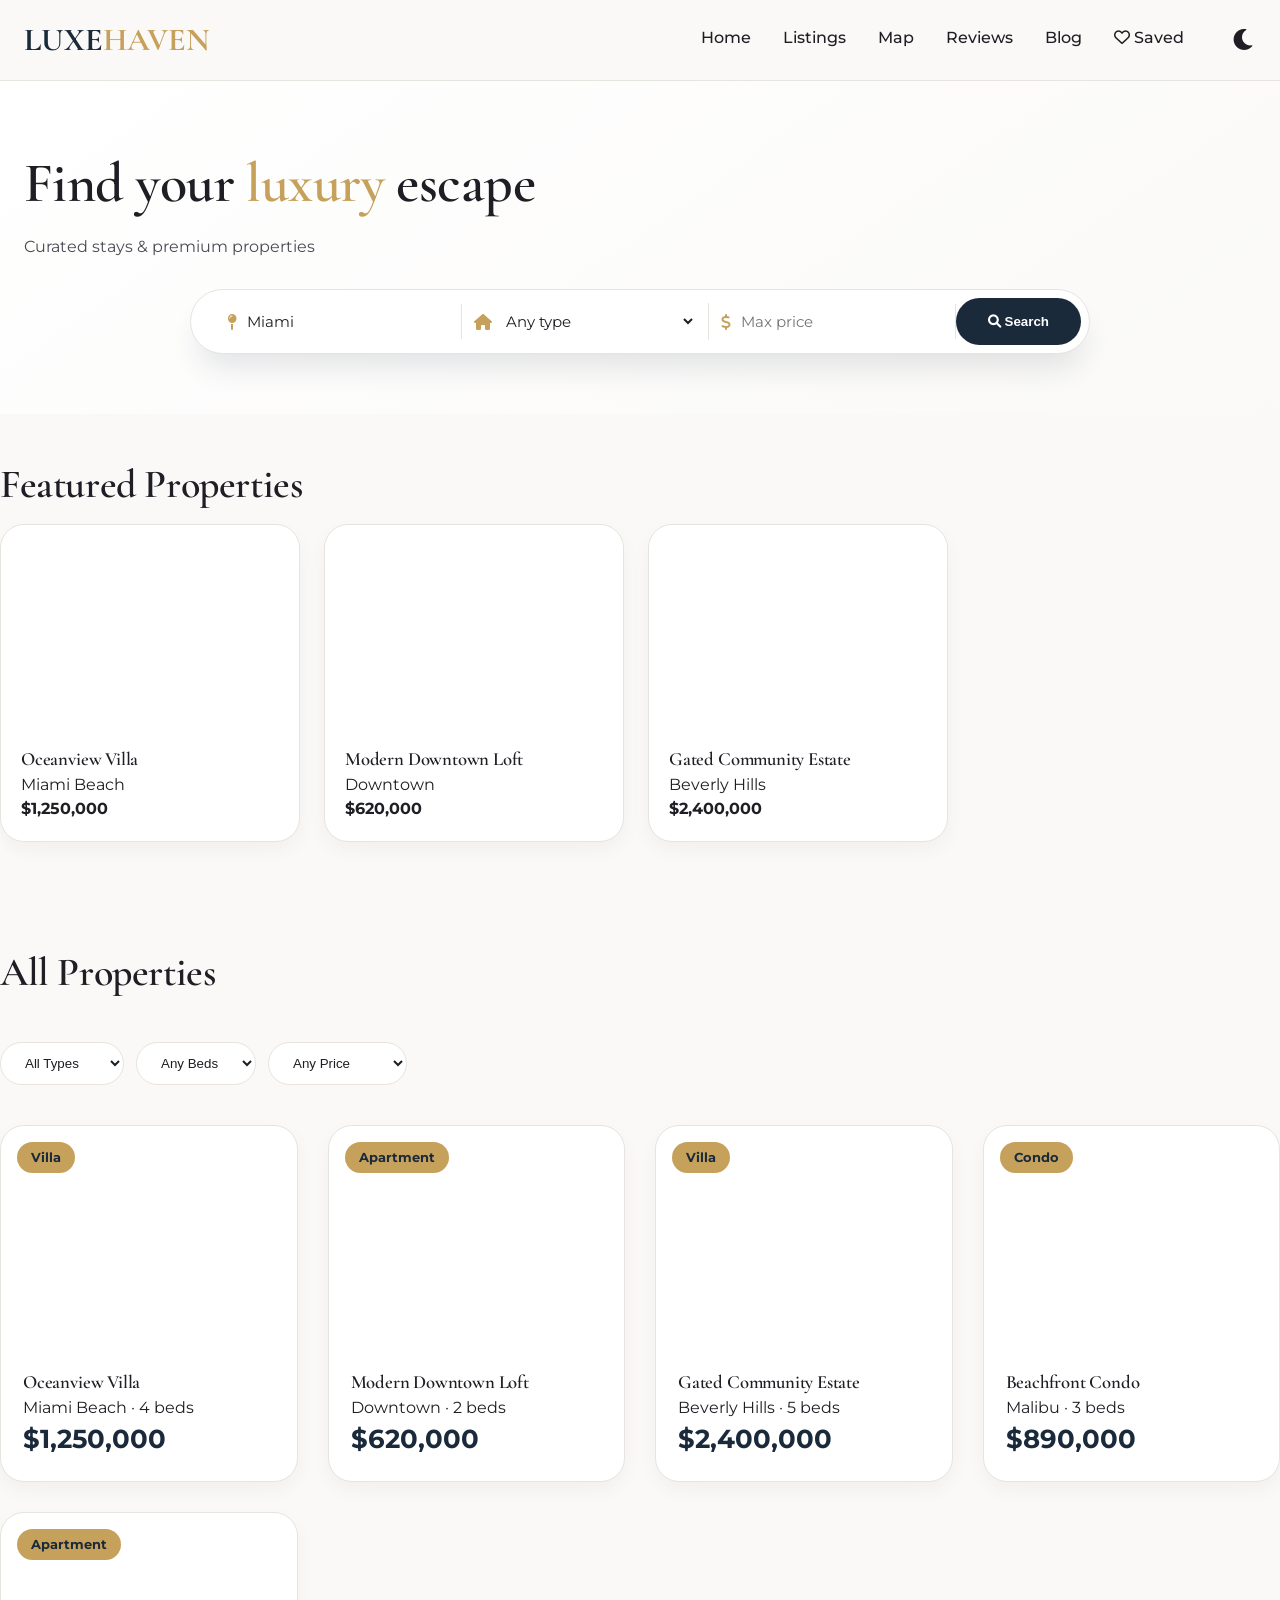
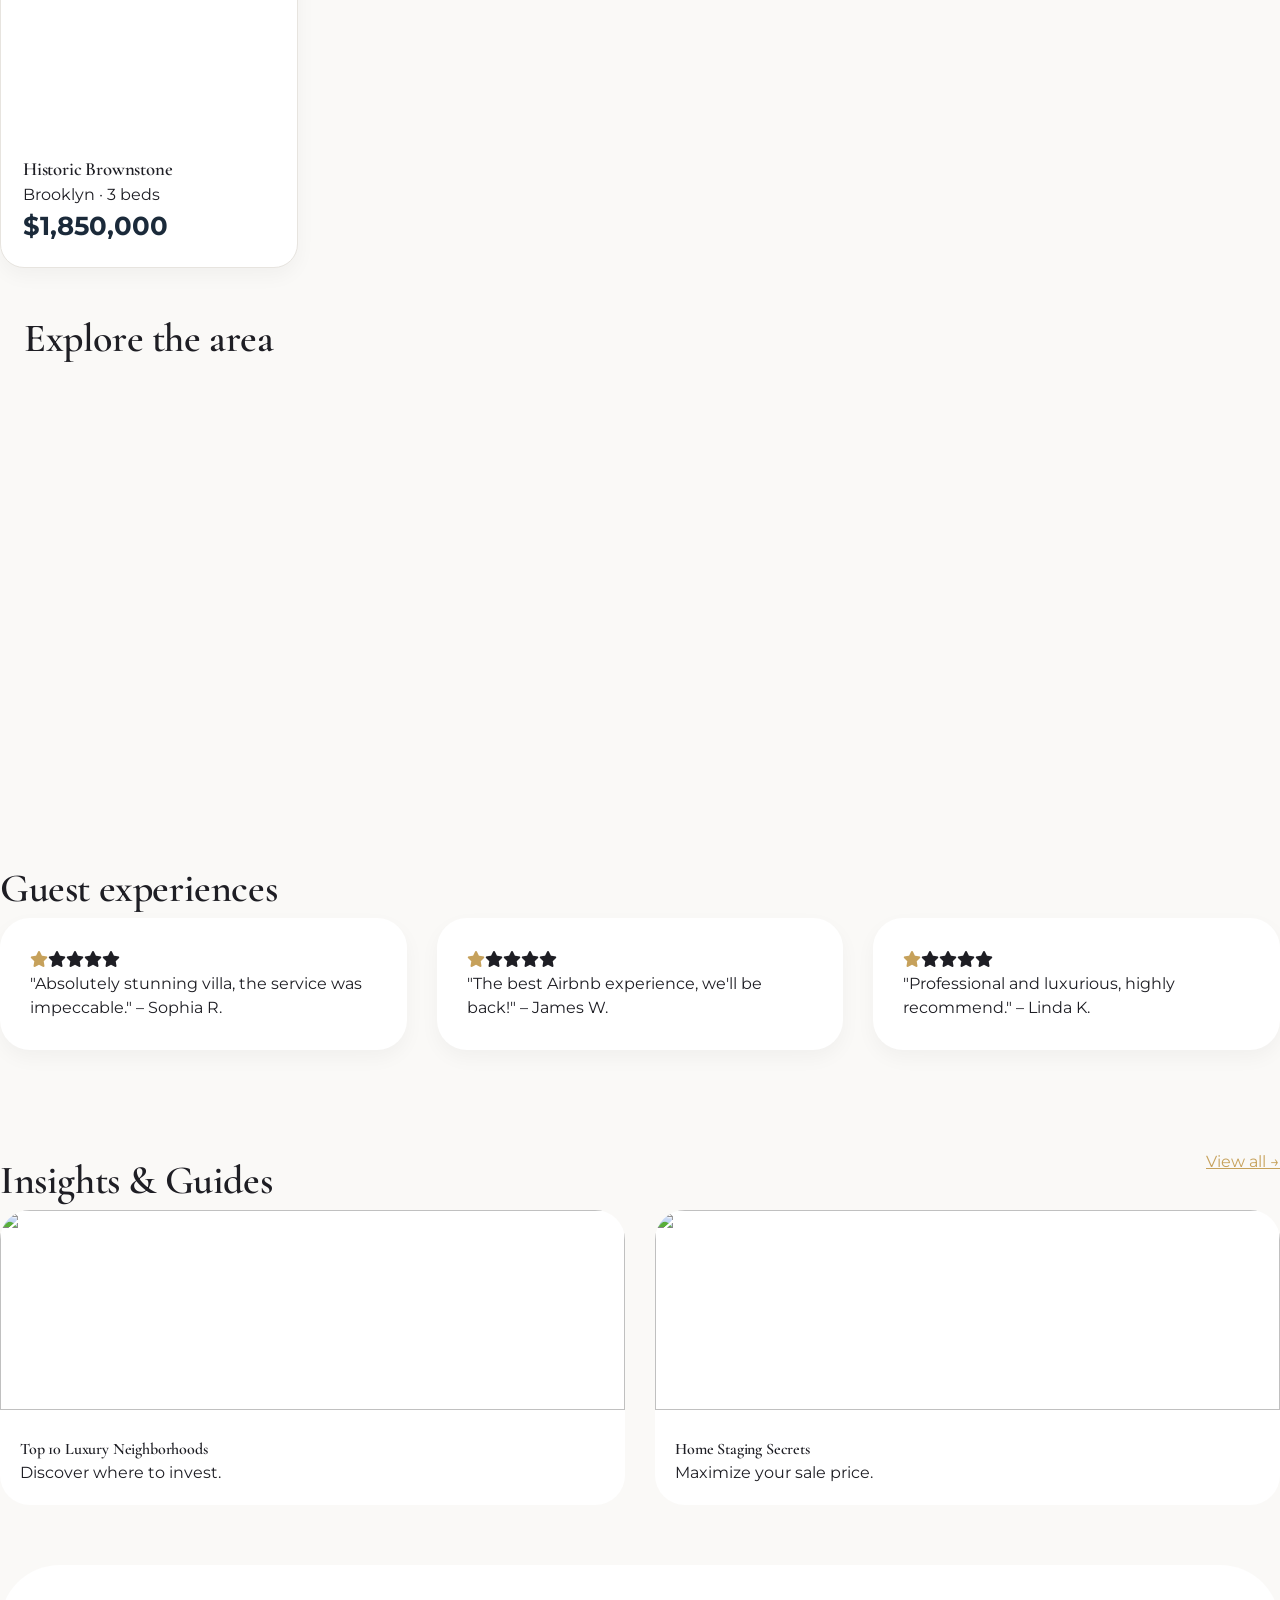
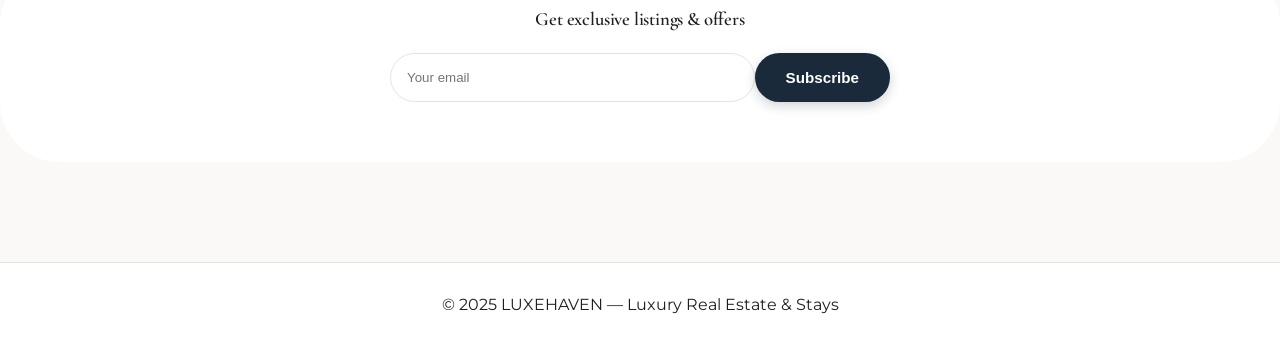
==== airbnb_realestate.html @ 5d938587 "first commit" ====
<!doctype html>
<html lang="en">
	<head>
		<meta charset="UTF-8" />
		<meta
			name="viewport"
			content="width=device-width, initial-scale=1.0"
		/>
		<title>LUXEHAVEN | Premium Stays & Real Estate</title>
		<!-- Fonts & Icons -->
		<link rel="preconnect" href="https://fonts.googleapis.com" />
		<link rel="preconnect" href="https://fonts.gstatic.com" crossorigin />
		<link
			href="https://fonts.googleapis.com/css2?family=Cormorant+Garamond:wght@400;500;600;700&family=Montserrat:wght@300;400;500;600;700&display=swap"
			rel="stylesheet"
		/>
		<link
			rel="stylesheet"
			href="https://cdnjs.cloudflare.com/ajax/libs/font-awesome/6.0.0-beta3/css/all.min.css"
		/>
		<link rel="stylesheet" href="CSS/style.css" />
		<link rel="icon" type="image/x-icon" href="IMG/LuxeHaven Logo.png" />
		<script src="JS/script.js" defer></script>
	</head>
	<body>
		<header class="header">
			<div class="container nav-container">
				<div class="logo">LUXE<span>HAVEN</span></div>
				<button class="menu-toggle" id="menuToggle">
					<i class="fas fa-bars"></i>
				</button>
				<nav class="nav-links" id="navLinks">
					<a href="#home">Home</a>
					<a href="#listings">Listings</a>
					<a href="#map">Map</a>
					<a href="#testimonials">Reviews</a>
					<a href="#blog">Blog</a>
					<a href="#" id="favoritesLink"><i class="far fa-heart"></i> Saved</a>
					<button class="dark-toggle" id="darkToggle">
						<i class="fas fa-moon"></i>
					</button>
				</nav>
			</div>
		</header>

		<main>
			<!-- Hero with search -->
			<section id="home" class="hero">
				<div class="container">
					<h1 style="font-size: 3.5rem; margin-bottom: 10px">
						Find your
						<span style="color: var(--accent-gold)">luxury</span> escape
					</h1>
					<p style="margin-bottom: 30px; color: var(--text-secondary)">
						Curated stays & premium properties
					</p>
					<div class="search-bar">
						<div class="search-item">
							<i class="fas fa-map-pin"></i
							><input type="text" placeholder="Location" value="Miami" />
						</div>
						<div class="search-item">
							<i class="fas fa-home"></i
							><select>
								<option>Any type</option>
								<option>Villa</option>
								<option>Apartment</option>
							</select>
						</div>
						<div class="search-item">
							<i class="fas fa-dollar-sign"></i
							><input type="text" placeholder="Max price" />
						</div>
						<button class="search-btn" onclick="alert('Search demo')">
							<i class="fas fa-search"></i> Search
						</button>
					</div>
				</div>
			</section>

			<!-- Featured Carousel -->
			<section class="container carousel-section">
				<h2 class="serif" style="font-size: 2.5rem">Featured Properties</h2>
				<div class="carousel-container">
					<div class="carousel-track" id="carouselTrack">
						<!-- populated by js -->
					</div>
				</div>
			</section>

			<!-- Property Listings with filters -->
			<section id="listings" class="container" style="padding: 40px 0">
				<h2 class="serif" style="font-size: 2.5rem">All Properties</h2>
				<div class="filters-bar">
					<select class="filter-select" id="filterType">
						<option>All Types</option>
						<option>Villa</option>
						<option>Apartment</option>
						<option>Condo</option>
					</select>
					<select class="filter-select" id="filterBedrooms">
						<option>Any Beds</option>
						<option>1+</option>
						<option>2+</option>
						<option>3+</option>
						<option>4+</option>
					</select>
					<select class="filter-select" id="filterPrice">
						<option>Any Price</option>
						<option>Under $500k</option>
						<option>$500k-$1M</option>
						<option>$1M+</option>
					</select>
				</div>
				<div class="listings-grid" id="listingsGrid"></div>
			</section>

			<!-- Map Integration -->
			<section id="map" class="container">
				<h2 class="serif" style="font-size: 2.5rem">Explore the area</h2>
				<div class="map-container">
					<iframe
						title="map"
						src="https://www.google.com/maps/embed?pb=!1m18!1m12!1m3!1d3151.835434509374!2d144.9537353153169!3d-37.81627917975171!2m3!1f0!2f0!3f0!3m2!1i1024!2i768!4f13.1!3m3!1m2!1s0x6ad642af0f11fd81%3A0xf577b2b5e3b0e5f!2sLuxury%20Estate!5e0!3m2!1sen!2sus!4v1610000000"
						width="100%"
						height="100%"
						style="border: 0"
						allowfullscreen=""
						loading="lazy"
					></iframe>
				</div>
			</section>

			<!-- Testimonials -->
			<section id="testimonials" class="container" style="padding: 60px 0">
				<h2 class="serif" style="font-size: 2.5rem">Guest experiences</h2>
				<div class="testimonial-grid">
					<div class="testimonial-card">
						<i class="fas fa-star" style="color: var(--accent-gold)"></i
						><i class="fas fa-star"></i><i class="fas fa-star"></i
						><i class="fas fa-star"></i><i class="fas fa-star"></i>
						<p>
							"Absolutely stunning villa, the service was impeccable." – Sophia
							R.
						</p>
					</div>
					<div class="testimonial-card">
						<i class="fas fa-star" style="color: var(--accent-gold)"></i
						><i class="fas fa-star"></i><i class="fas fa-star"></i
						><i class="fas fa-star"></i><i class="fas fa-star"></i>
						<p>"The best Airbnb experience, we'll be back!" – James W.</p>
					</div>
					<div class="testimonial-card">
						<i class="fas fa-star" style="color: var(--accent-gold)"></i
						><i class="fas fa-star"></i><i class="fas fa-star"></i
						><i class="fas fa-star"></i><i class="fas fa-star"></i>
						<p>"Professional and luxurious, highly recommend." – Linda K.</p>
					</div>
				</div>
			</section>

			<!-- Blog & Newsletter -->
			<section id="blog" class="container" style="padding: 40px 0">
				<div style="display: flex; justify-content: space-between">
					<h2 class="serif" style="font-size: 2.5rem">Insights & Guides</h2>
					<a href="#" style="color: var(--accent-gold)">View all →</a>
				</div>
				<div class="blog-grid">
					<div class="blog-card">
						<img
							src="https://images.unsplash.com/photo-1560448204-603b3fc33ddc?w=600&fit=crop"
							style="width: 100%; height: 200px; object-fit: cover"
						/>
						<div style="padding: 20px">
							<h4>Top 10 Luxury Neighborhoods</h4>
							<p>Discover where to invest.</p>
						</div>
					</div>
					<div class="blog-card">
						<img
							src="https://images.unsplash.com/photo-1582407947304-fd86f028f716?w=600&fit=crop"
							style="width: 100%; height: 200px; object-fit: cover"
						/>
						<div style="padding: 20px">
							<h4>Home Staging Secrets</h4>
							<p>Maximize your sale price.</p>
						</div>
					</div>
				</div>
				<div
					style="
						background: var(--card-bg);
						border-radius: 60px;
						padding: 40px;
						margin: 60px 0;
						text-align: center;
					"
				>
					<h3>Get exclusive listings & offers</h3>
					<div style="display: flex; max-width: 500px; margin: 20px auto">
						<input
							type="email"
							placeholder="Your email"
							style="
								flex: 1;
								padding: 16px;
								border-radius: 60px;
								border: 1px solid var(--border-light);
							"
						/><button class="btn" onclick="alert('Subscribed!')">
							Subscribe
						</button>
					</div>
				</div>
			</section>
		</main>

		<!-- Property Detail Modal -->
		<div class="modal-overlay" id="propertyModal">
			<div class="modal-content">
				<span class="modal-close" onclick="closeModal()">&times;</span>
				<div id="modalContent"></div>
			</div>
		</div>

		<footer
			style="
				background: var(--bg-secondary);
				padding: 30px 0;
				text-align: center;
				border-top: 1px solid var(--border-light);
			"
		>
			<div class="container">© 2025 LUXEHAVEN — Luxury Real Estate & Stays</div>
		</footer>
	</body>
</html>
---- CSS/style.css ----
* {
    margin: 0;
    padding: 0;
    box-sizing: border-box;
}

:root {
    --bg-primary: #faf9f7;
    --bg-secondary: #ffffff;
    --text-primary: #1e1e24;
    --text-secondary: #4a4a55;
    --accent-gold: #c6a15b;
    --accent-navy: #1b2a3a;
    --accent-soft: #d4c4b7;
    --card-bg: #ffffff;
    --border-light: #e7e4df;
    --shadow-sm: 0 8px 20px rgba(0, 0, 0, 0.04);
    --shadow-hover: 0 20px 30px -8px rgba(27, 42, 58, 0.12);
    --transition: all 0.35s cubic-bezier(0.25, 0.46, 0.45, 0.94);
}

body.dark {
    --bg-primary: #121218;
    --bg-secondary: #1e1e28;
    --text-primary: #eaeaea;
    --text-secondary: #b0b0bb;
    --card-bg: #1e1e28;
    --border-light: #2c2c3a;
    --shadow-sm: 0 8px 20px rgba(0, 0, 0, 0.3);
    --shadow-hover: 0 20px 30px -8px rgba(198, 161, 91, 0.15);
}

body {
    font-family: 'Montserrat', sans-serif;
    background: var(--bg-primary);
    color: var(--text-primary);
    line-height: 1.5;
    transition: var(--transition);
    overflow-x: hidden;
}

h1,
h2,
h3,
h4,
.serif {
    font-family: 'Cormorant Garamond', serif;
    font-weight: 600;
    letter-spacing: -0.01em;
}

.container {
    max-width: 1280px;
    margin: 0 auto;
    padding: 0 24px;
}

/* Buttons */
.btn {
    display: inline-block;
    background: var(--accent-navy);
    color: white;
    font-weight: 600;
    padding: 12px 30px;
    border-radius: 40px;
    text-decoration: none;
    border: none;
    cursor: pointer;
    font-size: 0.95rem;
    transition: var(--transition);
    box-shadow: 0 4px 12px rgba(27, 42, 58, 0.2);
    border: 1px solid transparent;
}

.btn:hover {
    background: var(--accent-gold);
    color: var(--accent-navy);
    transform: translateY(-3px);
    box-shadow: var(--shadow-hover);
}

.btn-outline {
    background: transparent;
    border: 2px solid var(--accent-gold);
    color: var(--accent-gold);
    box-shadow: none;
}

.btn-outline:hover {
    background: var(--accent-gold);
    color: var(--accent-navy);
}

/* header */
.header {
    padding: 16px 0;
    background: var(--bg-primary);
    border-bottom: 1px solid var(--border-light);
    position: sticky;
    top: 0;
    z-index: 100;
    -webkit-backdrop-filter: blur(8px);
    backdrop-filter: blur(8px);
    background: rgba(250, 249, 247, 0.8);
}

body.dark .header {
    background: rgba(18, 18, 24, 0.85);
}

.nav-container {
    display: flex;
    align-items: center;
    justify-content: space-between;
}

.logo {
    font-family: 'Cormorant Garamond', serif;
    font-size: 2rem;
    font-weight: 700;
    color: var(--accent-navy);
}

body.dark .logo {
    color: var(--accent-gold);
}

.logo span {
    color: var(--accent-gold);
}

.nav-links {
    display: flex;
    gap: 32px;
    font-weight: 500;
}

.nav-links a {
    text-decoration: none;
    color: var(--text-primary);
    transition: color 0.2s;
}

.nav-links a:hover {
    color: var(--accent-gold);
}

.dark-toggle {
    background: none;
    border: none;
    font-size: 1.5rem;
    cursor: pointer;
    color: var(--text-primary);
    margin-left: 16px;
}

.menu-toggle {
    display: none;
    background: none;
    border: none;
    font-size: 1.8rem;
    color: var(--text-primary);
}

/* Hero / Search */
.hero {
    padding: 60px 0;
    background: linear-gradient(145deg, var(--bg-secondary) 0%, var(--bg-primary) 100%);
}

.search-bar {
    background: var(--card-bg);
    border-radius: 60px;
    padding: 8px 8px 8px 24px;
    display: flex;
    flex-wrap: wrap;
    align-items: center;
    box-shadow: var(--shadow-hover);
    border: 1px solid var(--border-light);
    max-width: 900px;
    margin: 0 auto;
}

.search-item {
    flex: 1;
    display: flex;
    align-items: center;
    padding: 8px 12px;
    border-right: 1px solid var(--border-light);
}

.search-item:last-child {
    border-right: none;
}

.search-item i {
    color: var(--accent-gold);
    margin-right: 10px;
}

.search-item input,
.search-item select {
    border: none;
    background: transparent;
    font-family: inherit;
    font-size: 0.95rem;
    width: 100%;
    color: var(--text-primary);
}

.search-item input:focus,
.search-item select:focus {
    outline: none;
}

.search-btn {
    background: var(--accent-navy);
    color: white;
    border: none;
    padding: 16px 32px;
    border-radius: 50px;
    font-weight: 600;
    cursor: pointer;
}

/* carousel */
.carousel-section {
    padding: 40px 0;
}

.carousel-container {
    position: relative;
    overflow: hidden;
    border-radius: 30px;
}

.carousel-track {
    display: flex;
    gap: 24px;
    overflow-x: auto;
    scroll-snap-type: x mandatory;
    scroll-behavior: smooth;
    padding: 10px 0 20px;
    scrollbar-width: none;
}

.carousel-track::-webkit-scrollbar {
    display: none;
}

.carousel-card {
    flex: 0 0 300px;
    scroll-snap-align: start;
    background: var(--card-bg);
    border-radius: 24px;
    overflow: hidden;
    box-shadow: var(--shadow-sm);
    transition: var(--transition);
    border: 1px solid var(--border-light);
}

.carousel-card:hover {
    transform: translateY(-6px);
    box-shadow: var(--shadow-hover);
}

.carousel-img {
    height: 200px;
    background-size: cover;
    background-position: center;
}

.carousel-info {
    padding: 20px;
}

/* property listings grid */
.filters-bar {
    display: flex;
    flex-wrap: wrap;
    gap: 12px;
    margin: 40px 0;
}

.filter-select {
    padding: 12px 20px;
    border-radius: 40px;
    border: 1px solid var(--border-light);
    background: var(--card-bg);
    color: var(--text-primary);
}

.listings-grid {
    display: grid;
    grid-template-columns: repeat(auto-fill, minmax(280px, 1fr));
    gap: 30px;
}

.property-card {
    background: var(--card-bg);
    border-radius: 24px;
    overflow: hidden;
    box-shadow: var(--shadow-sm);
    border: 1px solid var(--border-light);
    transition: var(--transition);
    cursor: pointer;
}

.property-card:hover {
    transform: translateY(-8px);
    box-shadow: var(--shadow-hover);
}

.property-img {
    height: 220px;
    background-size: cover;
    position: relative;
}

.property-badge {
    position: absolute;
    top: 16px;
    left: 16px;
    background: var(--accent-gold);
    color: var(--accent-navy);
    padding: 6px 14px;
    border-radius: 30px;
    font-weight: 700;
    font-size: 0.8rem;
}

.property-info {
    padding: 22px;
}

.property-price {
    font-size: 1.6rem;
    font-weight: 700;
    color: var(--accent-navy);
}

body.dark .property-price {
    color: #4a88c8;
    text-shadow: 0 0 8px rgba(74, 136, 200, 0.3);
}

/* modal */
.modal-overlay {
    position: fixed;
    top: 0;
    left: 0;
    width: 100%;
    height: 100%;
    background: rgba(0, 0, 0, 0.6);
    -webkit-backdrop-filter: blur(6px);
    backdrop-filter: blur(6px);
    z-index: 200;
    display: none;
    align-items: center;
    justify-content: center;
    padding: 20px;
}

.modal-content {
    background: var(--card-bg);
    border-radius: 40px;
    max-width: 1000px;
    width: 100%;
    max-height: 90vh;
    overflow-y: auto;
    padding: 30px;
    box-shadow: 0 30px 50px rgba(0, 0, 0, 0.3);
    animation: fadeSlide 0.3s ease;
}

.modal-close {
    float: right;
    font-size: 2rem;
    cursor: pointer;
    color: var(--text-secondary);
}

.gallery-thumbs {
    display: flex;
    gap: 10px;
    margin: 20px 0;
}

.gallery-thumbs img {
    width: 80px;
    height: 60px;
    object-fit: cover;
    border-radius: 12px;
    cursor: pointer;
}

/* map */
.map-container {
    border-radius: 30px;
    overflow: hidden;
    height: 350px;
    margin: 40px 0;
}

/* testimonials */
.testimonial-grid {
    display: grid;
    grid-template-columns: repeat(3, 1fr);
    gap: 30px;
}

.testimonial-card {
    background: var(--card-bg);
    padding: 30px;
    border-radius: 30px;
    box-shadow: var(--shadow-sm);
}

/* blog */
.blog-grid {
    display: grid;
    grid-template-columns: repeat(2, 1fr);
    gap: 30px;
}

.blog-card {
    background: var(--card-bg);
    border-radius: 30px;
    overflow: hidden;
}

/* animations */
@keyframes fadeSlide {
    from {
        opacity: 0;
        transform: translateY(20px);
    }

    to {
        opacity: 1;
        transform: translateY(0);
    }
}

/* responsive */
@media (max-width: 900px) {
    .nav-links {
        display: none;
    }

    .menu-toggle {
        display: block;
    }

    .search-bar {
        flex-direction: column;
        align-items: stretch;
        padding: 16px;
    }

    .search-item {
        border-right: none;
        border-bottom: 1px solid var(--border-light);
    }

    .testimonial-grid {
        grid-template-columns: 1fr;
    }

    .blog-grid {
        grid-template-columns: 1fr;
    }
}
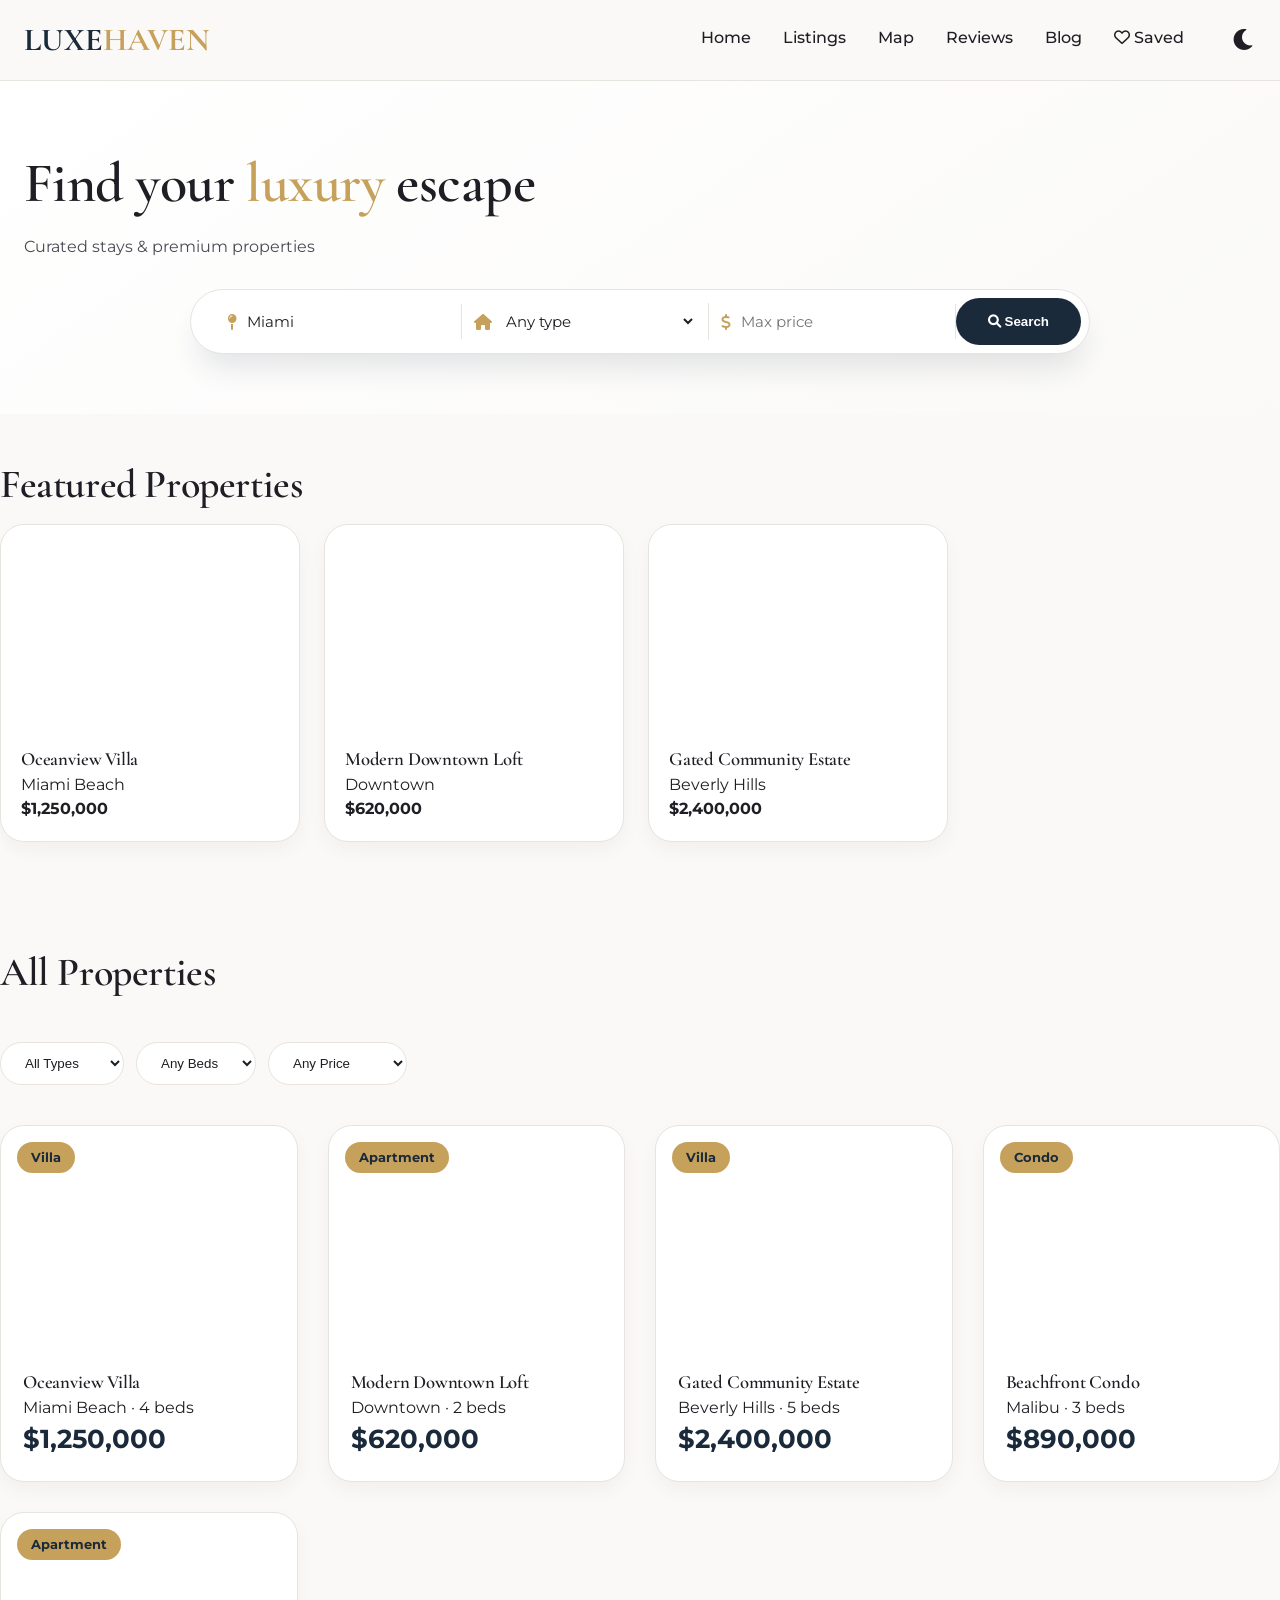
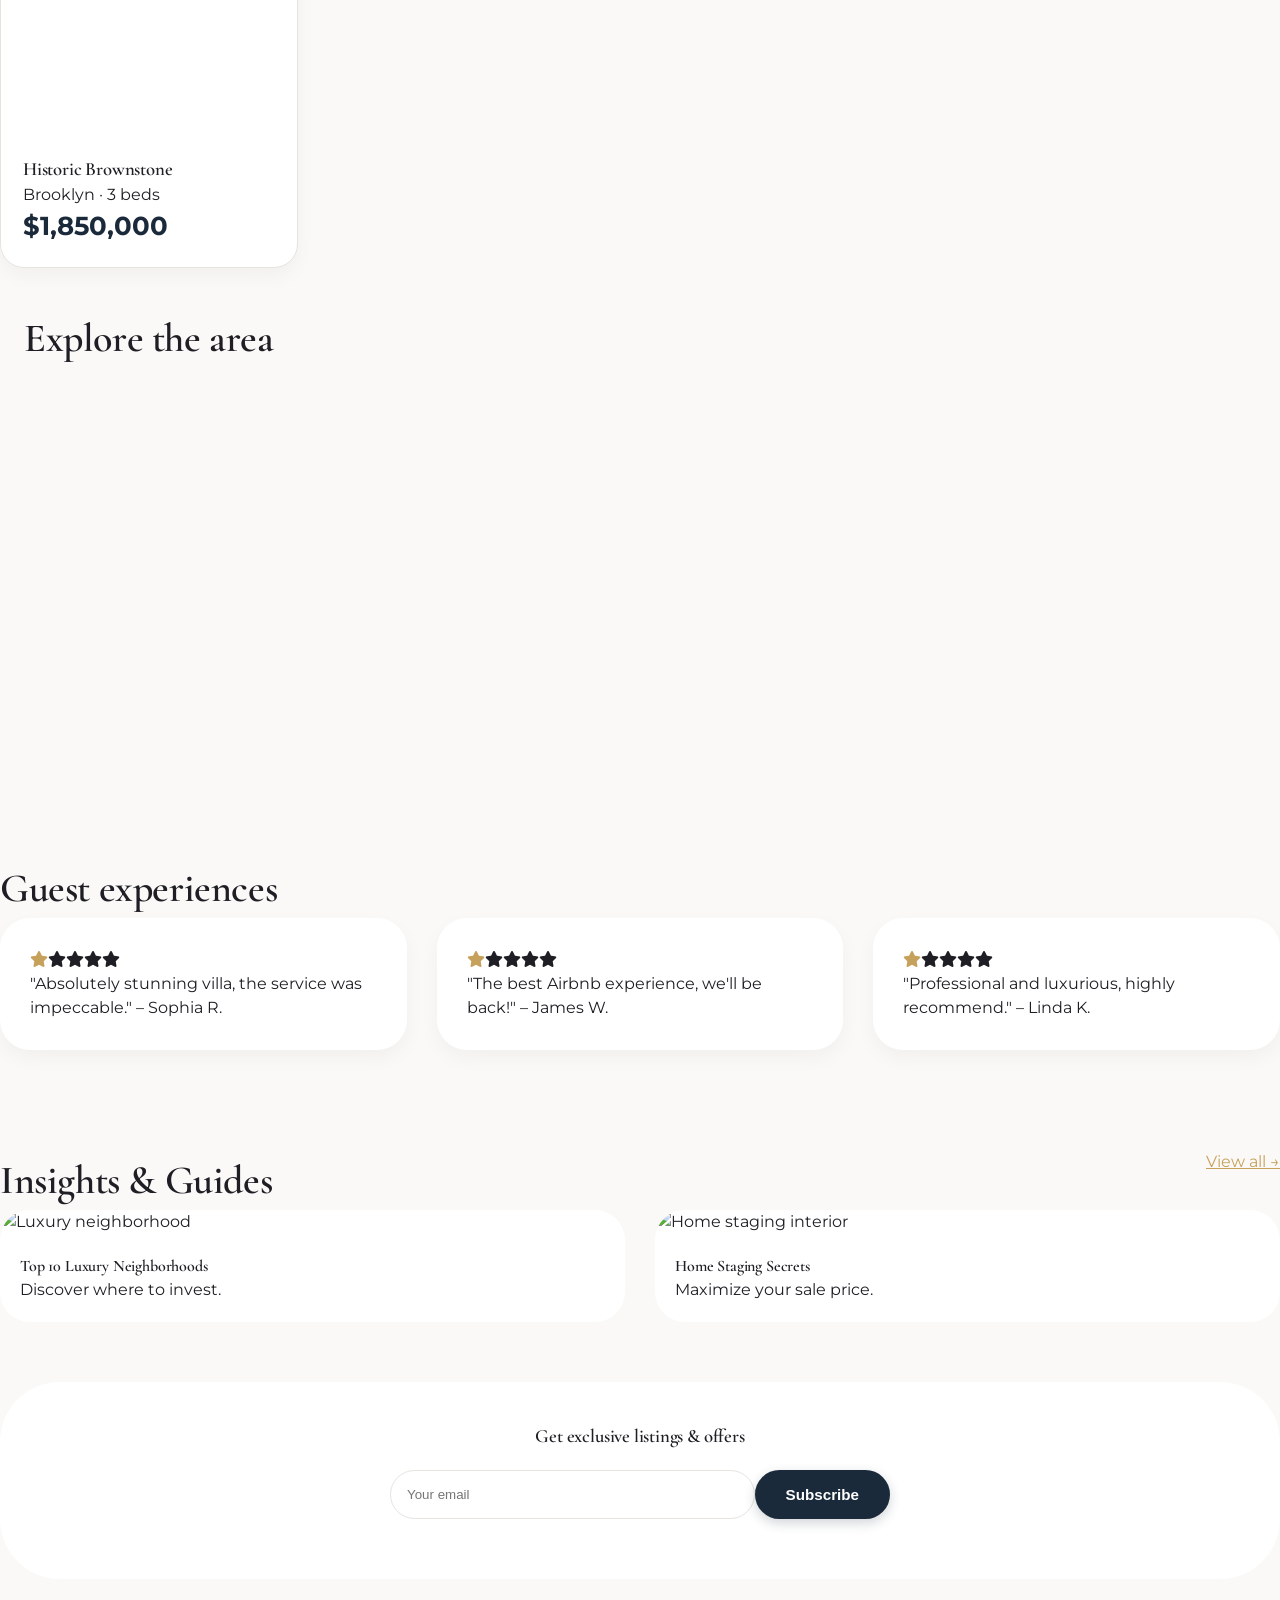
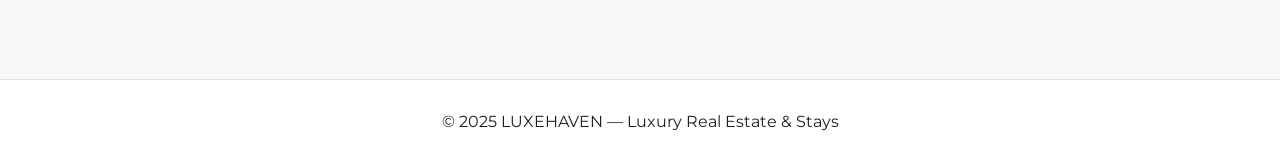
==== commit d15b7e8b: "Fixed some minor errors" ====
--- a/airbnb_realestate.html
+++ b/airbnb_realestate.html
@@ -19,7 +19,7 @@
 			href="https://cdnjs.cloudflare.com/ajax/libs/font-awesome/6.0.0-beta3/css/all.min.css"
 		/>
 		<link rel="stylesheet" href="CSS/style.css" />
-		<link rel="icon" type="image/x-icon" href="IMG/LuxeHaven Logo.png" />
+		<link rel="icon" type="image/x-icon" href="IMG/LuxeHaven%20Logo.png" />
 		<script src="JS/script.js" defer></script>
 	</head>
 	<body>
@@ -61,7 +61,7 @@
 						</div>
 						<div class="search-item">
 							<i class="fas fa-home"></i
-							><select>
+							><select aria-label="Property type filter">
 								<option>Any type</option>
 								<option>Villa</option>
 								<option>Apartment</option>
@@ -92,20 +92,20 @@
 			<section id="listings" class="container" style="padding: 40px 0">
 				<h2 class="serif" style="font-size: 2.5rem">All Properties</h2>
 				<div class="filters-bar">
-					<select class="filter-select" id="filterType">
+					<select class="filter-select" id="filterType" aria-label="Filter by property type">
 						<option>All Types</option>
 						<option>Villa</option>
 						<option>Apartment</option>
 						<option>Condo</option>
 					</select>
-					<select class="filter-select" id="filterBedrooms">
+					<select class="filter-select" id="filterBedrooms" aria-label="Filter by bedrooms count">
 						<option>Any Beds</option>
 						<option>1+</option>
 						<option>2+</option>
 						<option>3+</option>
 						<option>4+</option>
 					</select>
-					<select class="filter-select" id="filterPrice">
+					<select class="filter-select" id="filterPrice" aria-label="Filter by price range">
 						<option>Any Price</option>
 						<option>Under $500k</option>
 						<option>$500k-$1M</option>
@@ -169,6 +169,7 @@
 					<div class="blog-card">
 						<img
 							src="https://images.unsplash.com/photo-1560448204-603b3fc33ddc?w=600&fit=crop"
+							alt="Luxury neighborhood"
 							style="width: 100%; height: 200px; object-fit: cover"
 						/>
 						<div style="padding: 20px">
@@ -179,6 +180,7 @@
 					<div class="blog-card">
 						<img
 							src="https://images.unsplash.com/photo-1582407947304-fd86f028f716?w=600&fit=crop"
+							alt="Home staging interior"
 							style="width: 100%; height: 200px; object-fit: cover"
 						/>
 						<div style="padding: 20px">
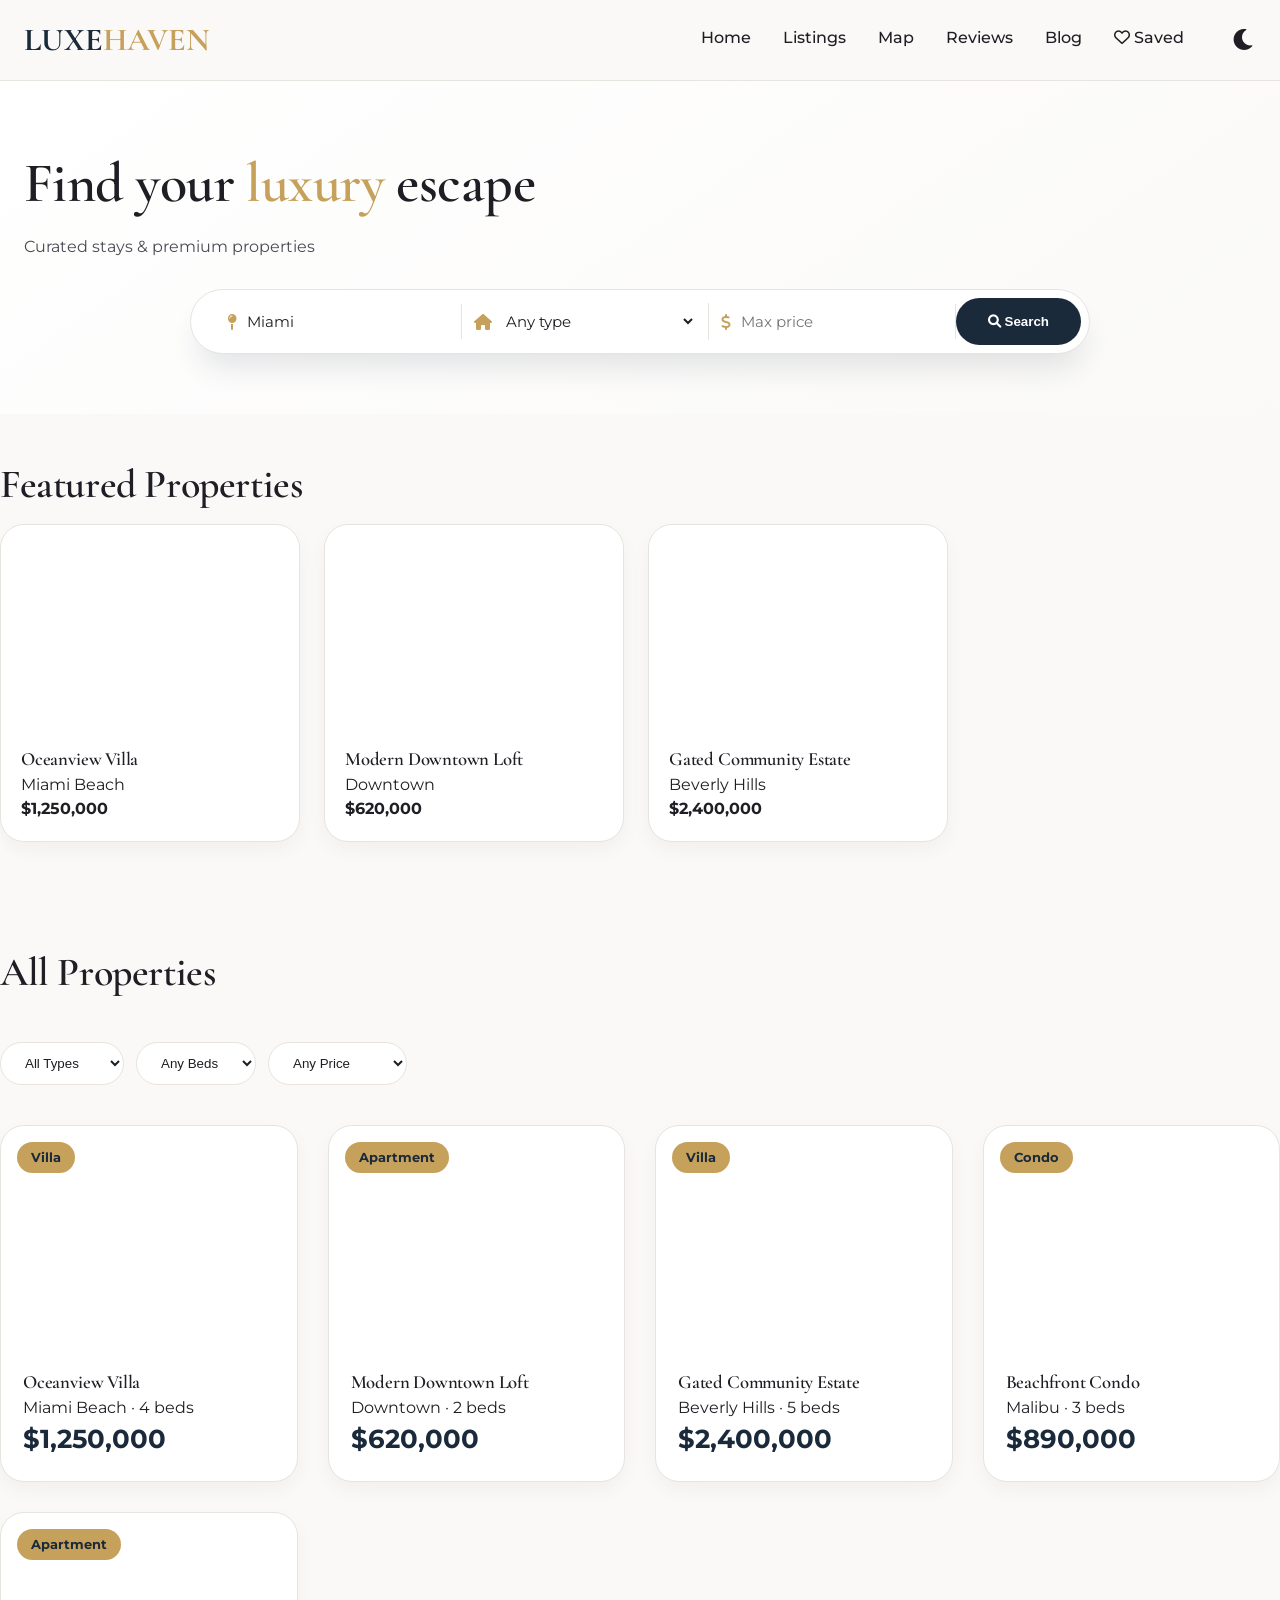
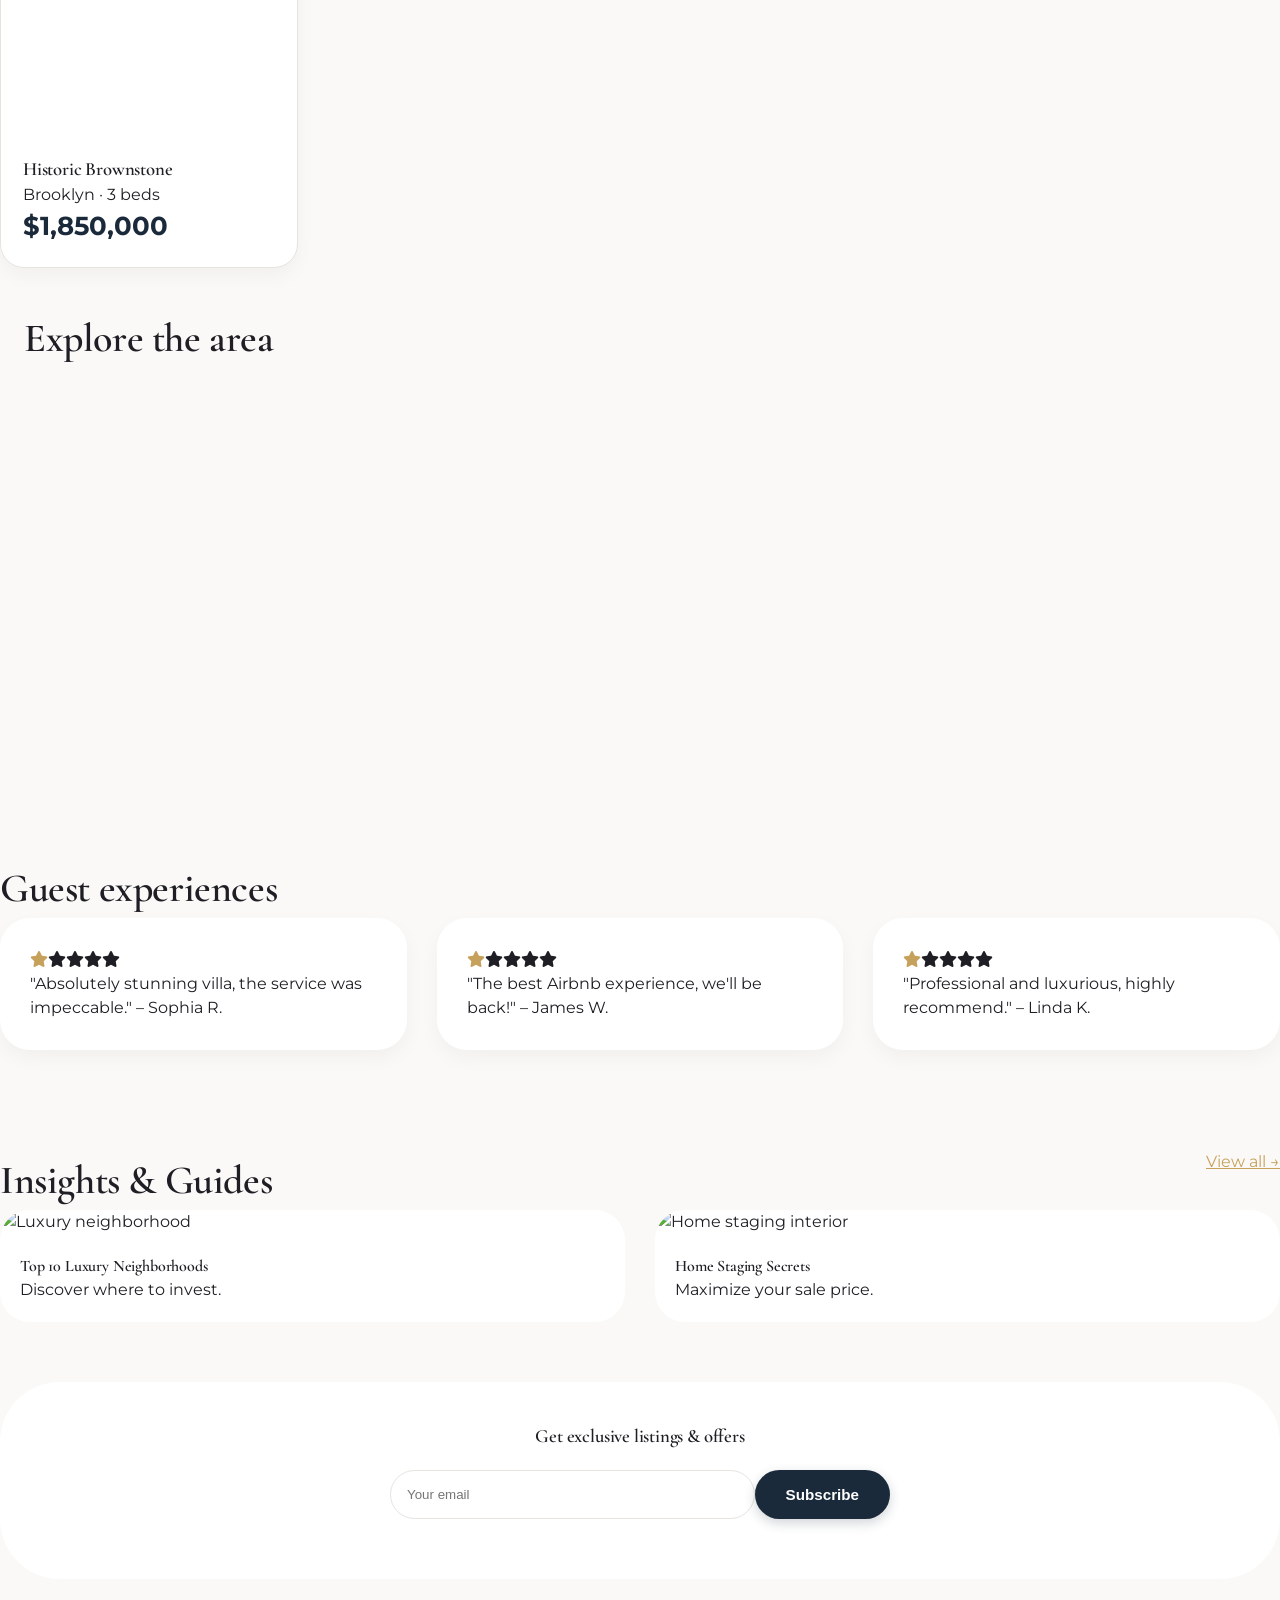
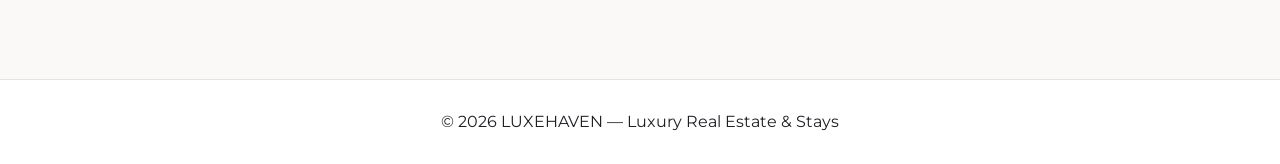
==== commit 44cbbe36: "added a readMe file" ====
--- a/airbnb_realestate.html
+++ b/airbnb_realestate.html
@@ -233,7 +233,7 @@
 				border-top: 1px solid var(--border-light);
 			"
 		>
-			<div class="container">© 2025 LUXEHAVEN — Luxury Real Estate & Stays</div>
+			<div class="container">© 2026 LUXEHAVEN — Luxury Real Estate & Stays</div>
 		</footer>
 	</body>
 </html>
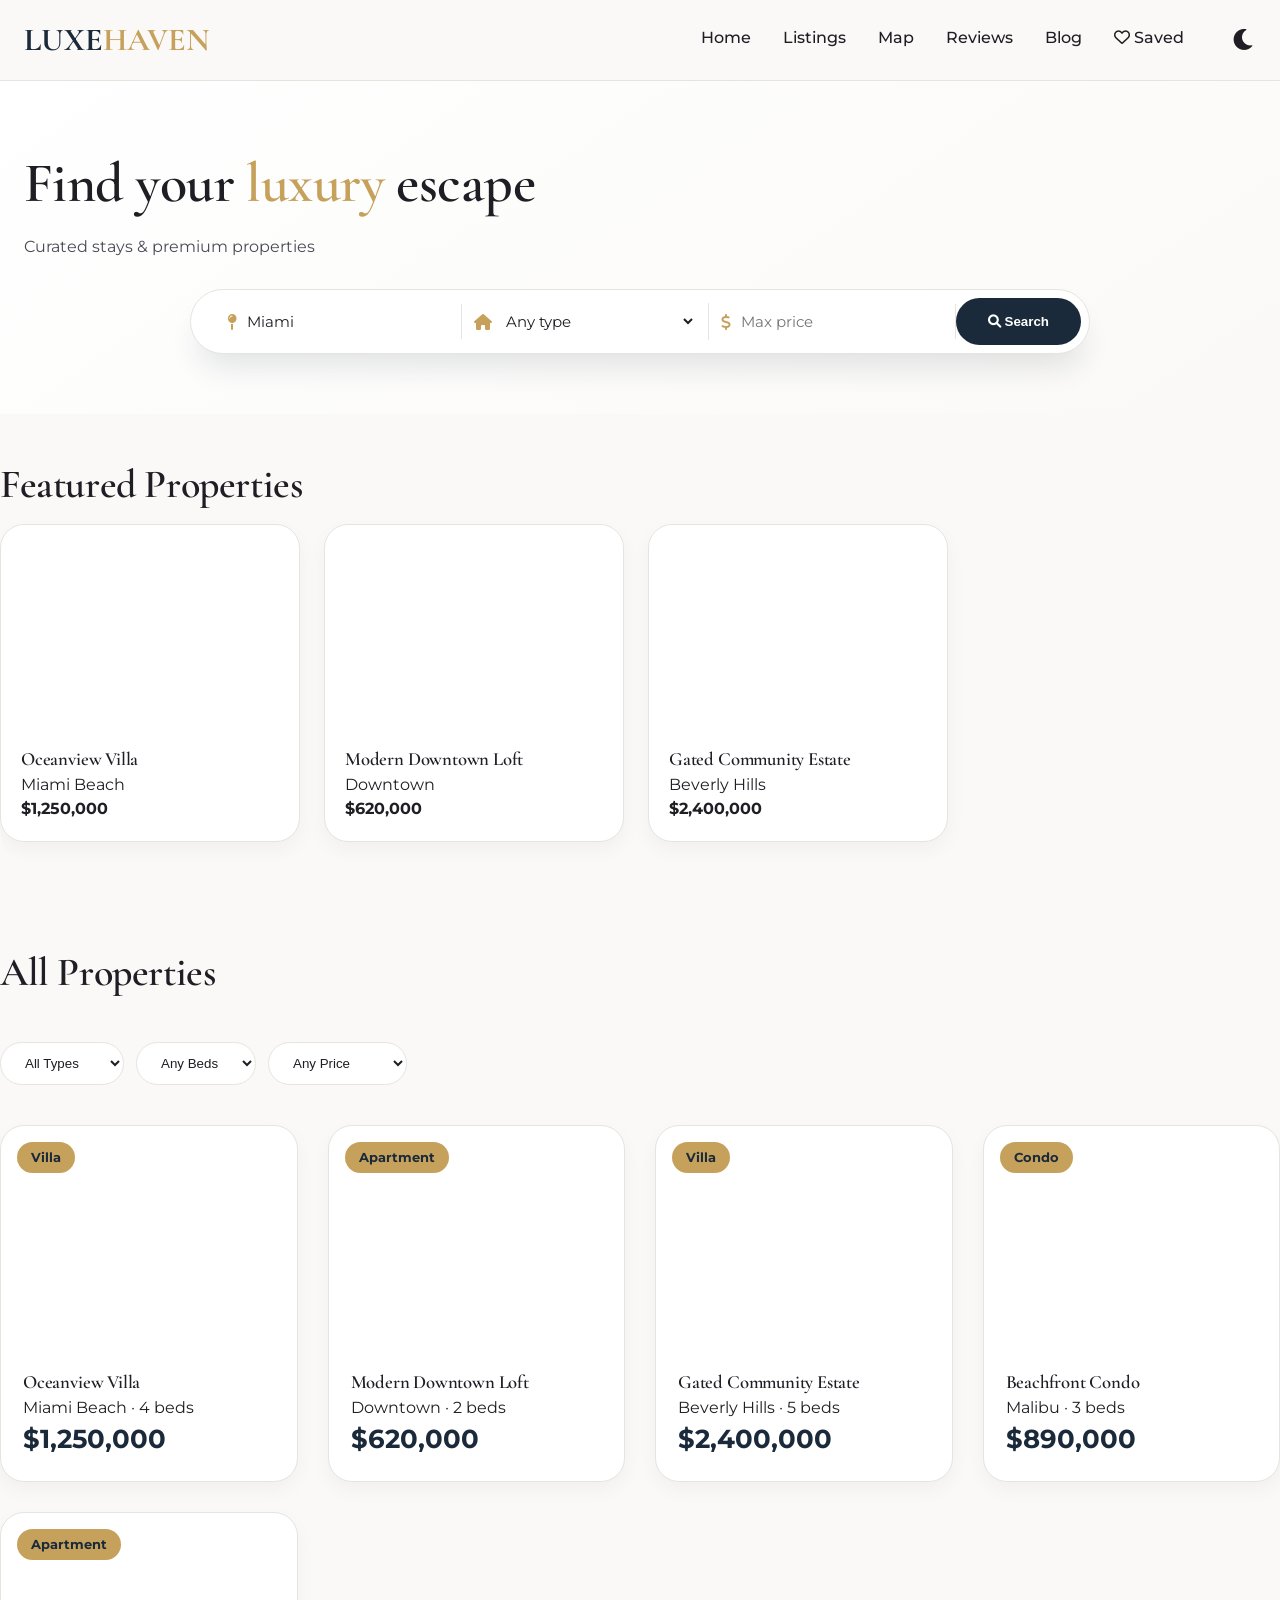
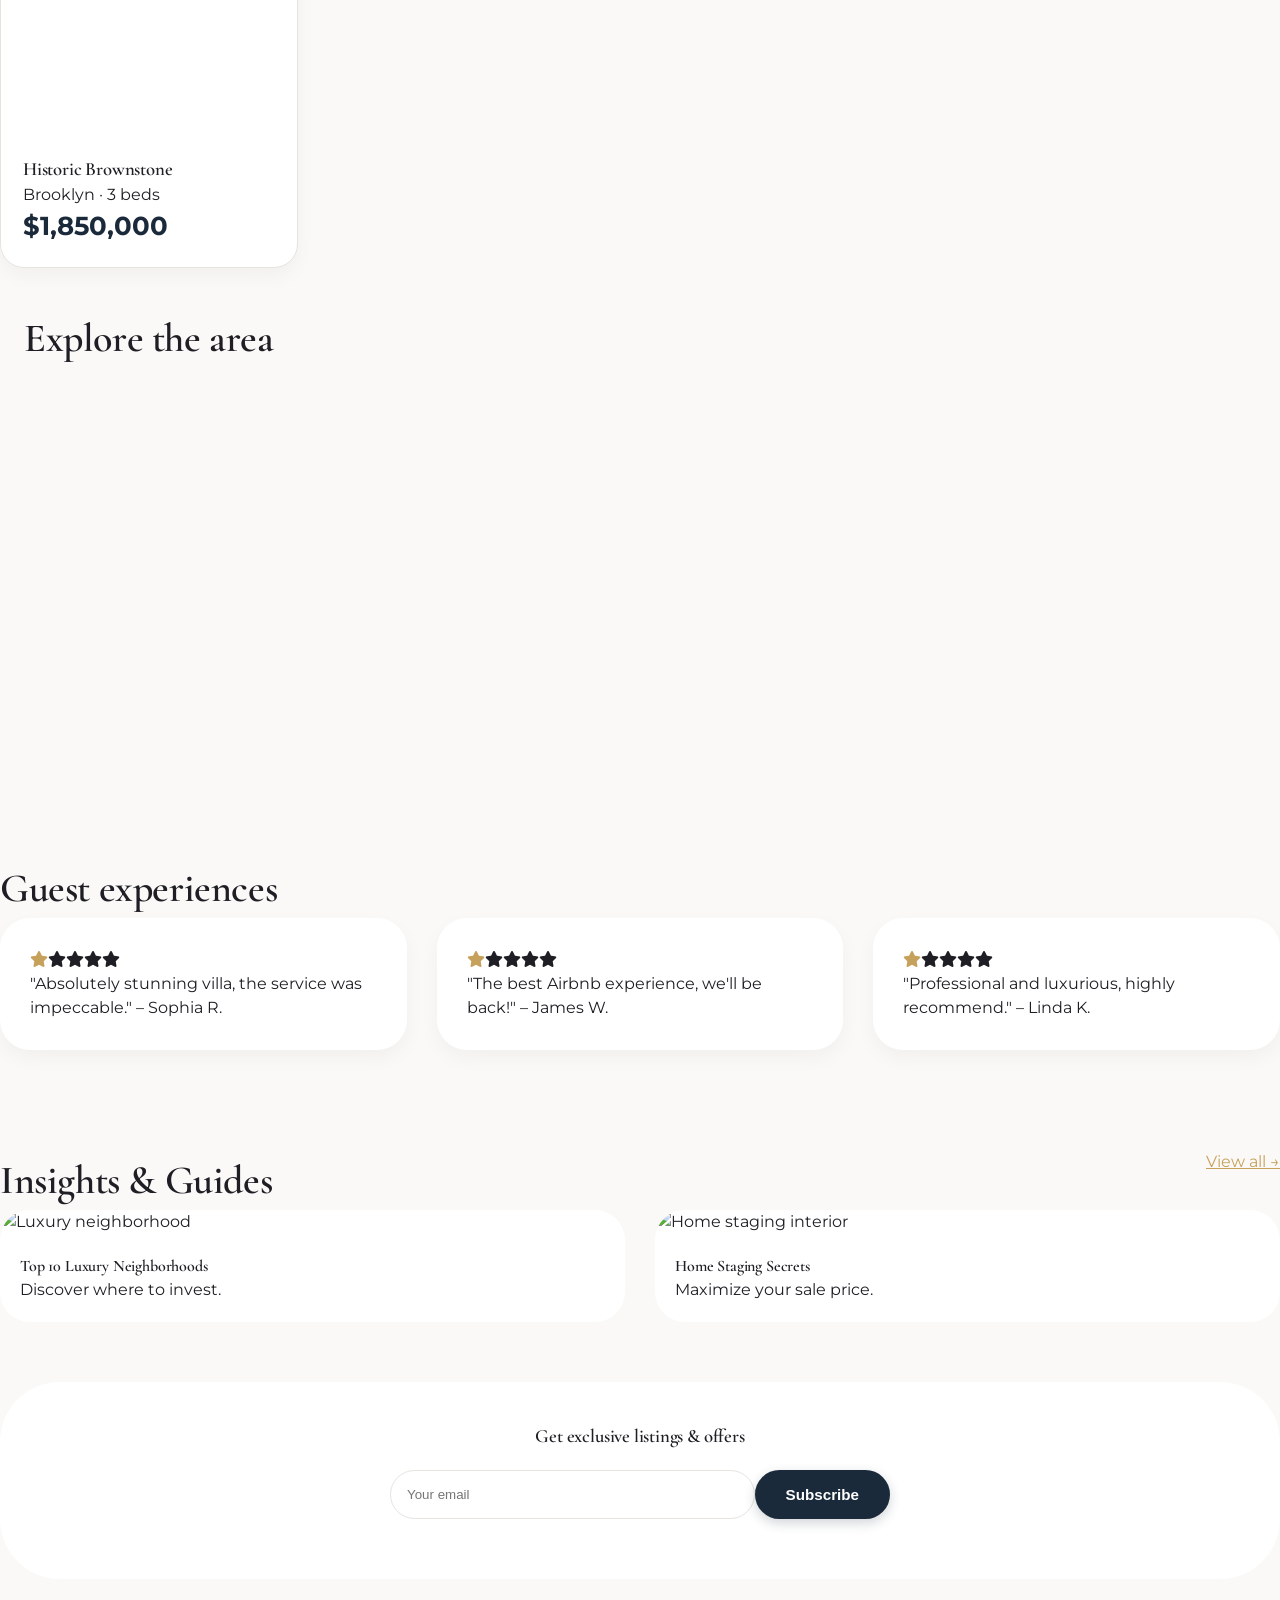
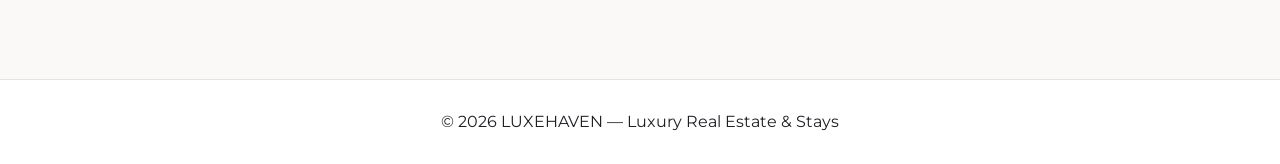
==== commit 23c92ba7: "updated the files" ====
--- a/airbnb_realestate.html
+++ b/airbnb_realestate.html
@@ -2,10 +2,7 @@
 <html lang="en">
 	<head>
 		<meta charset="UTF-8" />
-		<meta
-			name="viewport"
-			content="width=device-width, initial-scale=1.0"
-		/>
+		<meta name="viewport" content="width=device-width, initial-scale=1.0" />
 		<title>LUXEHAVEN | Premium Stays & Real Estate</title>
 		<!-- Fonts & Icons -->
 		<link rel="preconnect" href="https://fonts.googleapis.com" />
@@ -92,20 +89,32 @@
 			<section id="listings" class="container" style="padding: 40px 0">
 				<h2 class="serif" style="font-size: 2.5rem">All Properties</h2>
 				<div class="filters-bar">
-					<select class="filter-select" id="filterType" aria-label="Filter by property type">
+					<select
+						class="filter-select"
+						id="filterType"
+						aria-label="Filter by property type"
+					>
 						<option>All Types</option>
 						<option>Villa</option>
 						<option>Apartment</option>
 						<option>Condo</option>
 					</select>
-					<select class="filter-select" id="filterBedrooms" aria-label="Filter by bedrooms count">
+					<select
+						class="filter-select"
+						id="filterBedrooms"
+						aria-label="Filter by bedrooms count"
+					>
 						<option>Any Beds</option>
 						<option>1+</option>
 						<option>2+</option>
 						<option>3+</option>
 						<option>4+</option>
 					</select>
-					<select class="filter-select" id="filterPrice" aria-label="Filter by price range">
+					<select
+						class="filter-select"
+						id="filterPrice"
+						aria-label="Filter by price range"
+					>
 						<option>Any Price</option>
 						<option>Under $500k</option>
 						<option>$500k-$1M</option>
